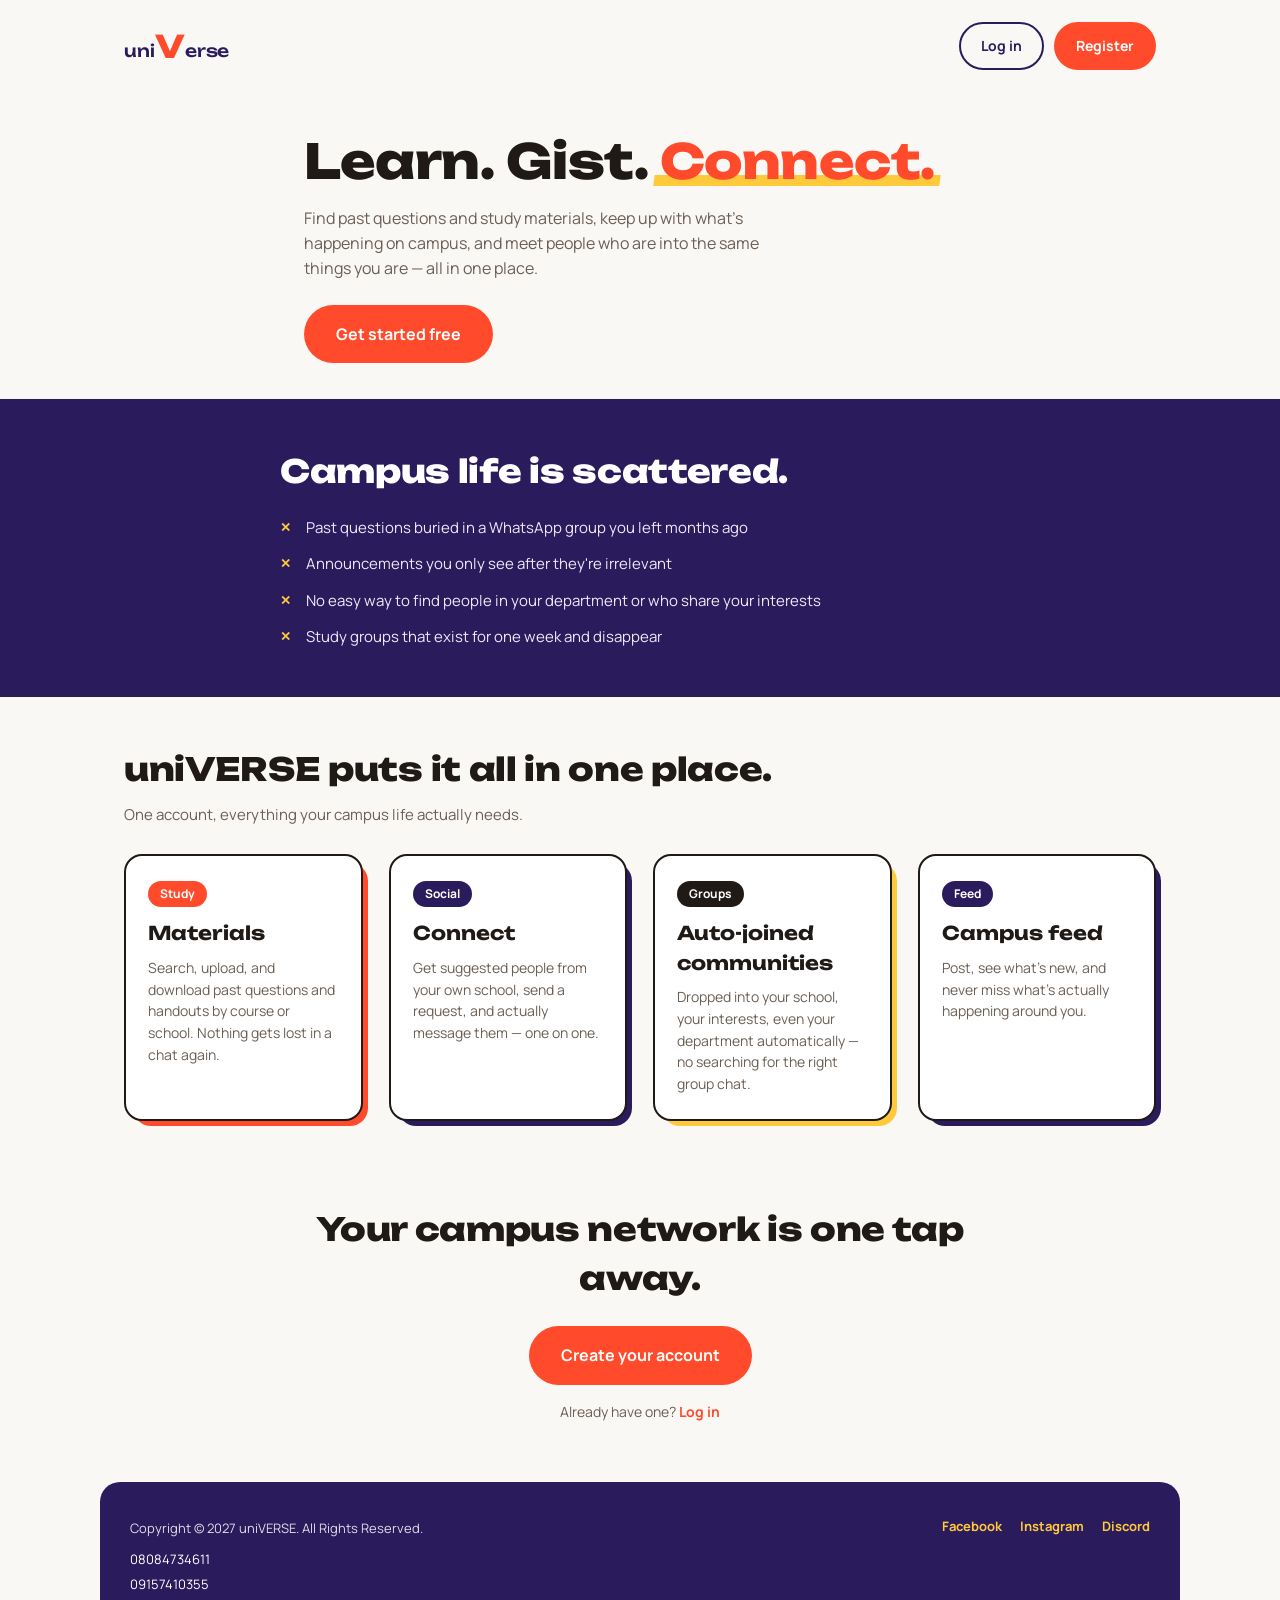
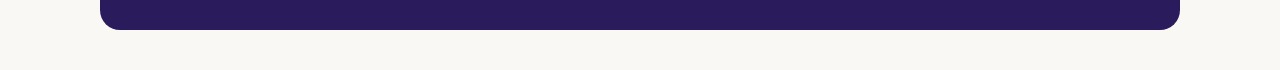
==== index.html @ 3ed3308f "Update contact numbers in footer section" ====
<!DOCTYPE html>
<html lang="en">
<head>
<meta charset="UTF-8">
<meta name="viewport" content="width=device-width, initial-scale=1.0">
<title>uniVERSE — Learn. Gist. Connect.</title>
<meta name="description" content="Everything scattered across WhatsApp groups and lost chats — study materials, campus updates, and your people — in one place.">
<link rel="icon" href="favicon.svg" type="image/svg+xml">
<link rel="stylesheet" href="style.css">
</head>
<body>

<header class="site-header">
  <a href="index.html" class="wordmark" aria-label="uniVERSE home">
    <span class="u">u</span><span class="n">n</span><span class="i">i</span><span class="v-cap">V</span><span class="rest">erse</span>
  </a>
  <nav class="header-actions">
    <a href="login.html" class="btn btn-ghost">Log in</a>
    <a href="register.html" class="btn btn-primary">Register</a>
  </nav>
</header>

<section class="hero">
  <h1>Learn. Gist. <em>Connect.</em></h1>
  <p>Find past questions and study materials, keep up with what's happening on campus, and meet people who are into the same things you are — all in one place.</p>
  <a href="register.html" class="btn btn-primary btn-hero">Get started free</a>
</section>

<section class="problem-section">
  <div class="problem-inner">
    <h2>Campus life is scattered.</h2>
    <ul class="problem-list">
      <li>Past questions buried in a WhatsApp group you left months ago</li>
      <li>Announcements you only see after they're irrelevant</li>
      <li>No easy way to find people in your department or who share your interests</li>
      <li>Study groups that exist for one week and disappear</li>
    </ul>
  </div>
</section>

<section class="solution-section">
  <h2>uniVERSE puts it all in one place.</h2>
  <p class="solution-sub">One account, everything your campus life actually needs.</p>

  <div class="board" aria-label="What you can do on uniVERSE">
    <article class="note">
      <span class="tag">Study</span>
      <h3>Materials</h3>
      <p>Search, upload, and download past questions and handouts by course or school. Nothing gets lost in a chat again.</p>
    </article>

    <article class="note">
      <span class="tag">Social</span>
      <h3>Connect</h3>
      <p>Get suggested people from your own school, send a request, and actually message them — one on one.</p>
    </article>

    <article class="note">
      <span class="tag">Groups</span>
      <h3>Auto-joined communities</h3>
      <p>Dropped into your school, your interests, even your department automatically — no searching for the right group chat.</p>
    </article>

    <article class="note">
      <span class="tag">Feed</span>
      <h3>Campus feed</h3>
      <p>Post, see what's new, and never miss what's actually happening around you.</p>
    </article>
  </div>
</section>

<section class="cta-section">
  <h2>Your campus network is one tap away.</h2>
  <a href="register.html" class="btn btn-primary btn-hero">Create your account</a>
  <p class="cta-sub">Already have one? <a href="login.html">Log in</a></p>
</section>

<footer class="site-footer">
  <div class="footer-box">
    <div class="footer-meta">
      <div class="footer-copyright">Copyright &copy; 2027 uniVERSE. All Rights Reserved.</div>
      08084734611<br>09157410355
    </div>
    <div class="footer-social">
      <a href="#" target="_blank" rel="noopener">Facebook</a>
      <a href="#" target="_blank" rel="noopener">Instagram</a>
      <a href="#" target="_blank" rel="noopener">Discord</a>
    </div>
  </div>
</footer>

</body>
</html>
---- style.css ----
/* ============================================================
   uniVERSE — shared styles
   Identity: off-white base, coral primary, indigo depth, yellow spark
   Type: Unbounded (display) + Manrope (body) — no monospace, no eyebrows
   ============================================================ */

@import url('https://fonts.googleapis.com/css2?family=Unbounded:wght@500;700;800&family=Manrope:wght@400;500;600;700&display=swap');

:root {
  --bg: #FAF8F5;
  --ink: #201A17;
  --ink-soft: #6B5F54;
  --coral: #FF4B2B;
  --coral-deep: #E23B1C;
  --indigo: #2A1B5D;
  --yellow: #FFC93C;
  --card: #FFFFFF;
  --card-line: #ECE6DD;
  --sticker-shadow: rgba(42, 27, 93, 0.14);

  --font-display: 'Unbounded', sans-serif;
  --font-body: 'Manrope', sans-serif;
}

* { box-sizing: border-box; margin: 0; padding: 0; }

[hidden] {
  display: none !important;
}

html { scroll-behavior: smooth; }

body {
  background: var(--bg);
  color: var(--ink);
  font-family: var(--font-body);
  line-height: 1.55;
  -webkit-font-smoothing: antialiased;
}

a { color: inherit; text-decoration: none; }
img { max-width: 100%; display: block; }
button, input, textarea, select { font-family: inherit; }

:focus-visible {
  outline: 2px solid var(--coral);
  outline-offset: 3px;
}

@media (prefers-reduced-motion: reduce) {
  *, *::before, *::after {
    animation-duration: 0.001ms !important;
    animation-iteration-count: 1 !important;
    transition-duration: 0.001ms !important;
    scroll-behavior: auto !important;
  }
}

/* ---------- Header ---------- */

.site-header {
  display: flex;
  align-items: center;
  justify-content: space-between;
  flex-wrap: wrap;
  gap: 10px;
  padding: 22px 24px;
  max-width: 1080px;
  margin: 0 auto;
}

.wordmark {
  font-family: var(--font-display);
  font-size: 24px;
  font-weight: 700;
  letter-spacing: -0.01em;
  color: var(--indigo);
  position: relative;
  display: inline-flex;
  align-items: baseline;
}

.wordmark .u,
.wordmark .n,
.wordmark .i {
  font-size: 0.7em;
  font-weight: 500;
  margin-right: 0.02em;
}

.wordmark .v-cap {
  font-size: 1.3em;
  font-weight: 800;
  color: var(--coral);
  display: inline-block;
  transform: translateY(0.04em);
}

.wordmark .rest {
  font-size: 0.7em;
  font-weight: 500;
}

.header-actions {
  display: flex;
  gap: 10px;
  align-items: center;
}

.auth-hint {
  font-size: 13px;
  color: var(--ink-soft);
}

.auth-hint a {
  color: var(--coral);
  font-weight: 700;
}

.btn {
  font-family: var(--font-body);
  font-weight: 700;
  font-size: 14px;
  padding: 11px 20px;
  border-radius: 999px;
  border: 2px solid transparent;
  cursor: pointer;
  transition: transform 0.15s ease, background 0.15s ease, border-color 0.15s ease;
  white-space: nowrap;
}

.btn:active { transform: scale(0.96); }

.btn-primary {
  background: var(--coral);
  color: #fff;
}
.btn-primary:hover { background: var(--coral-deep); }

.btn-ghost {
  background: transparent;
  border-color: var(--indigo);
  color: var(--indigo);
}
.btn-ghost:hover { background: rgba(42,27,93,0.06); }

.btn-block {
  width: 100%;
  padding: 13px 18px;
  font-size: 15px;
  margin-top: 6px;
}

/* ---------- Hero ---------- */

.hero {
  max-width: 720px;
  margin: 44px auto 36px;
  padding: 0 24px;
  text-align: left;
}

.hero h1 {
  font-family: var(--font-display);
  font-weight: 800;
  font-size: clamp(32px, 7vw, 48px);
  line-height: 1.08;
  color: var(--ink);
  margin-bottom: 18px;
  letter-spacing: -0.01em;
}

.hero h1 em {
  font-style: normal;
  color: var(--coral);
  position: relative;
  display: inline-block;
}

.hero h1 em::after {
  content: '';
  position: absolute;
  left: -2%;
  right: -2%;
  bottom: 0.06em;
  height: 0.22em;
  background: var(--yellow);
  z-index: -1;
  transform: skewX(-8deg);
}

.hero p {
  font-size: 16px;
  color: var(--ink-soft);
  max-width: 46ch;
  margin-bottom: 24px;
}

.btn-hero {
  padding: 15px 30px;
  font-size: 16px;
  display: inline-block;
}

/* ---------- Problem section ---------- */

.problem-section {
  background: var(--indigo);
  padding: 48px 24px;
  margin: 12px 0 0;
}

.problem-inner {
  max-width: 720px;
  margin: 0 auto;
}

.problem-section h2 {
  font-family: var(--font-display);
  font-weight: 800;
  font-size: clamp(24px, 5vw, 32px);
  color: #fff;
  margin-bottom: 20px;
  letter-spacing: -0.01em;
}

.problem-list {
  list-style: none;
  display: flex;
  flex-direction: column;
  gap: 14px;
}

.problem-list li {
  color: #EDE9F7;
  font-size: 15px;
  padding-left: 26px;
  position: relative;
  line-height: 1.5;
}

.problem-list li::before {
  content: '\2715';
  position: absolute;
  left: 0;
  top: 1px;
  color: var(--yellow);
  font-weight: 700;
  font-size: 13px;
}

/* ---------- Solution section ---------- */

.solution-section {
  max-width: 1080px;
  margin: 0 auto;
  padding: 48px 24px 12px;
  text-align: left;
}

.solution-section h2 {
  font-family: var(--font-display);
  font-weight: 800;
  font-size: clamp(24px, 5vw, 32px);
  color: var(--ink);
  margin-bottom: 8px;
  letter-spacing: -0.01em;
}

.solution-sub {
  font-size: 15px;
  color: var(--ink-soft);
  margin-bottom: 8px;
}

/* ---------- Closing CTA ---------- */

.cta-section {
  max-width: 720px;
  margin: 20px auto 0;
  padding: 52px 24px 60px;
  text-align: center;
}

.cta-section h2 {
  font-family: var(--font-display);
  font-weight: 800;
  font-size: clamp(24px, 5vw, 32px);
  color: var(--ink);
  margin-bottom: 22px;
  letter-spacing: -0.01em;
}

.cta-sub {
  font-size: 14px;
  color: var(--ink-soft);
  margin-top: 16px;
}

.cta-sub a {
  color: var(--coral);
  font-weight: 700;
}

@media (max-width: 480px) {
  .problem-section { padding: 36px 18px; margin-top: 8px; }
  .solution-section { padding: 36px 18px 8px; }
  .cta-section { padding: 40px 18px 48px; }
}

/* ---------- Sticker cards (feature cards) ---------- */

.board {
  max-width: 1080px;
  margin: 0 auto;
  padding: 20px 0 0;
  display: grid;
  grid-template-columns: repeat(auto-fit, minmax(220px, 1fr));
  gap: 26px;
}

.note {
  background: var(--card);
  border: 2px solid var(--ink);
  border-radius: 18px;
  padding: 24px 22px;
  position: relative;
}

.note::before {
  content: '';
  position: absolute;
  inset: 0;
  border-radius: 18px;
  background: var(--indigo);
  transform: translate(7px, 7px);
  z-index: -1;
}

.note:nth-child(1)::before { background: var(--coral); }
.note:nth-child(2)::before { background: var(--indigo); }
.note:nth-child(3)::before { background: var(--yellow); }

.note .tag {
  display: inline-block;
  font-family: var(--font-body);
  font-size: 12px;
  font-weight: 700;
  color: #fff;
  background: var(--indigo);
  padding: 4px 12px;
  border-radius: 999px;
  margin-bottom: 12px;
}

.note:nth-child(1) .tag { background: var(--coral); }
.note:nth-child(3) .tag { background: var(--ink); }

.note h3 {
  font-family: var(--font-display);
  font-size: 19px;
  font-weight: 700;
  margin-bottom: 8px;
  color: var(--ink);
}

.note p {
  font-size: 14px;
  color: var(--ink-soft);
}

/* ---------- Auth pages ---------- */

.auth-wrap {
  max-width: 480px;
  margin: 36px auto 56px;
  padding: 0 24px;
}

.auth-card {
  background: var(--card);
  border: 2px solid var(--ink);
  border-radius: 20px;
  padding: 34px 28px 30px;
  position: relative;
}

.auth-card::before {
  content: '';
  position: absolute;
  inset: 0;
  border-radius: 20px;
  background: var(--coral);
  transform: translate(8px, 8px);
  z-index: -1;
}

.auth-title {
  font-family: var(--font-display);
  font-weight: 800;
  font-size: 27px;
  color: var(--ink);
  margin-bottom: 8px;
  letter-spacing: -0.01em;
}

.auth-sub {
  font-size: 14px;
  color: var(--ink-soft);
  margin-bottom: 26px;
}

.auth-form {
  display: flex;
  flex-direction: column;
  gap: 16px;
}

.field {
  display: flex;
  flex-direction: column;
  gap: 6px;
}

.field-label {
  font-family: var(--font-body);
  font-size: 12.5px;
  font-weight: 700;
  color: var(--indigo);
}

.optional-tag {
  color: var(--ink-soft);
  font-weight: 500;
}

.field input,
.field select {
  background: var(--bg);
  border: 2px solid var(--card-line);
  border-radius: 12px;
  padding: 12px 14px;
  font-size: 16px;
  color: var(--ink);
  transition: border-color 0.15s ease;
}

.field input:focus,
.field select:focus {
  border-color: var(--coral);
}

.field select {
  appearance: none;
  background-image: url("data:image/svg+xml,%3Csvg xmlns='http://www.w3.org/2000/svg' width='12' height='8'%3E%3Cpath d='M1 1l5 5 5-5' stroke='%232A1B5D' stroke-width='1.6' fill='none' fill-rule='evenodd'/%3E%3C/svg%3E");
  background-repeat: no-repeat;
  background-position: right 14px center;
  padding-right: 34px;
}

.field-error {
  font-size: 12px;
  color: var(--coral-deep);
  min-height: 15px;
  display: block;
  font-weight: 600;
}

.field input.is-invalid,
.field select.is-invalid,
.combobox-input.is-invalid {
  border-color: var(--coral);
  background: #FFF3F0;
}

.field-hint {
  font-size: 12px;
  color: var(--ink-soft);
  min-height: 15px;
  display: block;
}

.field-hint.is-match {
  color: #1D7A45;
  font-weight: 600;
}

.forgot-link {
  display: block;
  text-align: right;
  font-size: 13px;
  color: var(--coral);
  font-weight: 700;
  margin-top: -6px;
}

.auth-footnote {
  font-size: 12px;
  color: var(--ink-soft);
  text-align: center;
  margin-top: 20px;
}

.onboarding-actions {
  display: flex;
  flex-direction: column;
  gap: 10px;
  margin-top: 20px;
}

@media (max-width: 480px) {
  .auth-wrap { margin: 24px auto 40px; padding: 0 18px; }
  .auth-card { padding: 26px 20px 24px; }
  .combobox-list { max-height: 180px; }
}

/* ---------- Combobox (school picker) ---------- */

.combobox {
  position: relative;
}

.combobox-input {
  width: 100%;
  background: var(--bg);
  border: 2px solid var(--card-line);
  border-radius: 12px;
  padding: 12px 14px;
  font-size: 16px;
  color: var(--ink);
  font-family: var(--font-body);
  transition: border-color 0.15s ease;
}

.combobox-input:focus {
  border-color: var(--coral);
}

.combobox-list {
  position: absolute;
  top: calc(100% + 6px);
  left: 0;
  right: 0;
  max-height: 240px;
  overflow-y: auto;
  background: var(--card);
  border: 2px solid var(--ink);
  border-radius: 14px;
  box-shadow: 6px 6px 0 var(--sticker-shadow);
  list-style: none;
  z-index: 20;
}

.combobox-option {
  padding: 11px 14px;
  cursor: pointer;
  display: flex;
  flex-direction: column;
  gap: 2px;
  border-bottom: 1px solid var(--card-line);
}

.combobox-option:last-child { border-bottom: none; }

.combobox-option:hover,
.combobox-option:focus,
.combobox-option.is-active {
  background: #FFF3F0;
}

.opt-name {
  font-size: 14px;
  color: var(--ink);
  font-weight: 500;
}

.opt-meta {
  font-size: 11px;
  color: var(--ink-soft);
}

.combobox-other .opt-name {
  color: var(--coral);
  font-weight: 600;
}

.combobox-empty {
  padding: 12px 14px;
  font-size: 13px;
  color: var(--ink-soft);
  font-style: italic;
}

/* ---------- Interest picker ---------- */

.interest-counter {
  font-size: 13px;
  font-weight: 700;
  color: var(--coral);
  margin-bottom: 14px;
}

.interest-category {
  font-family: var(--font-body);
  font-size: 12px;
  font-weight: 700;
  color: var(--indigo);
  margin: 18px 0 9px;
}

.interest-category:first-of-type { margin-top: 0; }

.interest-chips {
  display: flex;
  flex-wrap: wrap;
  gap: 8px;
}

.interest-chip {
  font-family: var(--font-body);
  font-size: 13px;
  font-weight: 600;
  padding: 9px 15px;
  border-radius: 999px;
  border: 2px solid var(--card-line);
  background: var(--bg);
  color: var(--ink);
  cursor: pointer;
  transition: all 0.15s ease;
}

.interest-chip.is-selected {
  background: var(--coral);
  border-color: var(--coral);
  color: #fff;
}

.interest-chip.is-disabled {
  opacity: 0.4;
  cursor: not-allowed;
}

/* ---------- Footer ---------- */

.site-footer {
  padding: 0 24px 40px;
}

.footer-box {
  max-width: 1080px;
  margin: 0 auto;
  background: var(--indigo);
  border-radius: 20px;
  padding: 34px 30px;
  display: flex;
  flex-wrap: wrap;
  justify-content: space-between;
  gap: 22px;
}

.footer-meta {
  font-size: 13px;
  color: #fff;
  line-height: 1.9;
}

.footer-meta .footer-copyright {
  font-size: 13px;
  color: #fff;
  opacity: 0.85;
  margin-bottom: 6px;
}

.footer-social {
  display: flex;
  gap: 18px;
  align-items: flex-start;
}

.footer-social a {
  font-size: 13px;
  font-weight: 700;
  color: var(--yellow);
}

@media (max-width: 480px) {
  .site-header { padding: 18px 18px; }
  .hero { margin: 32px auto 28px; padding: 0 18px; }
  .board { padding: 14px 0 0; }
  .site-footer { padding: 0 18px 32px; }
  .footer-box { flex-direction: column; padding: 26px 22px; }
}
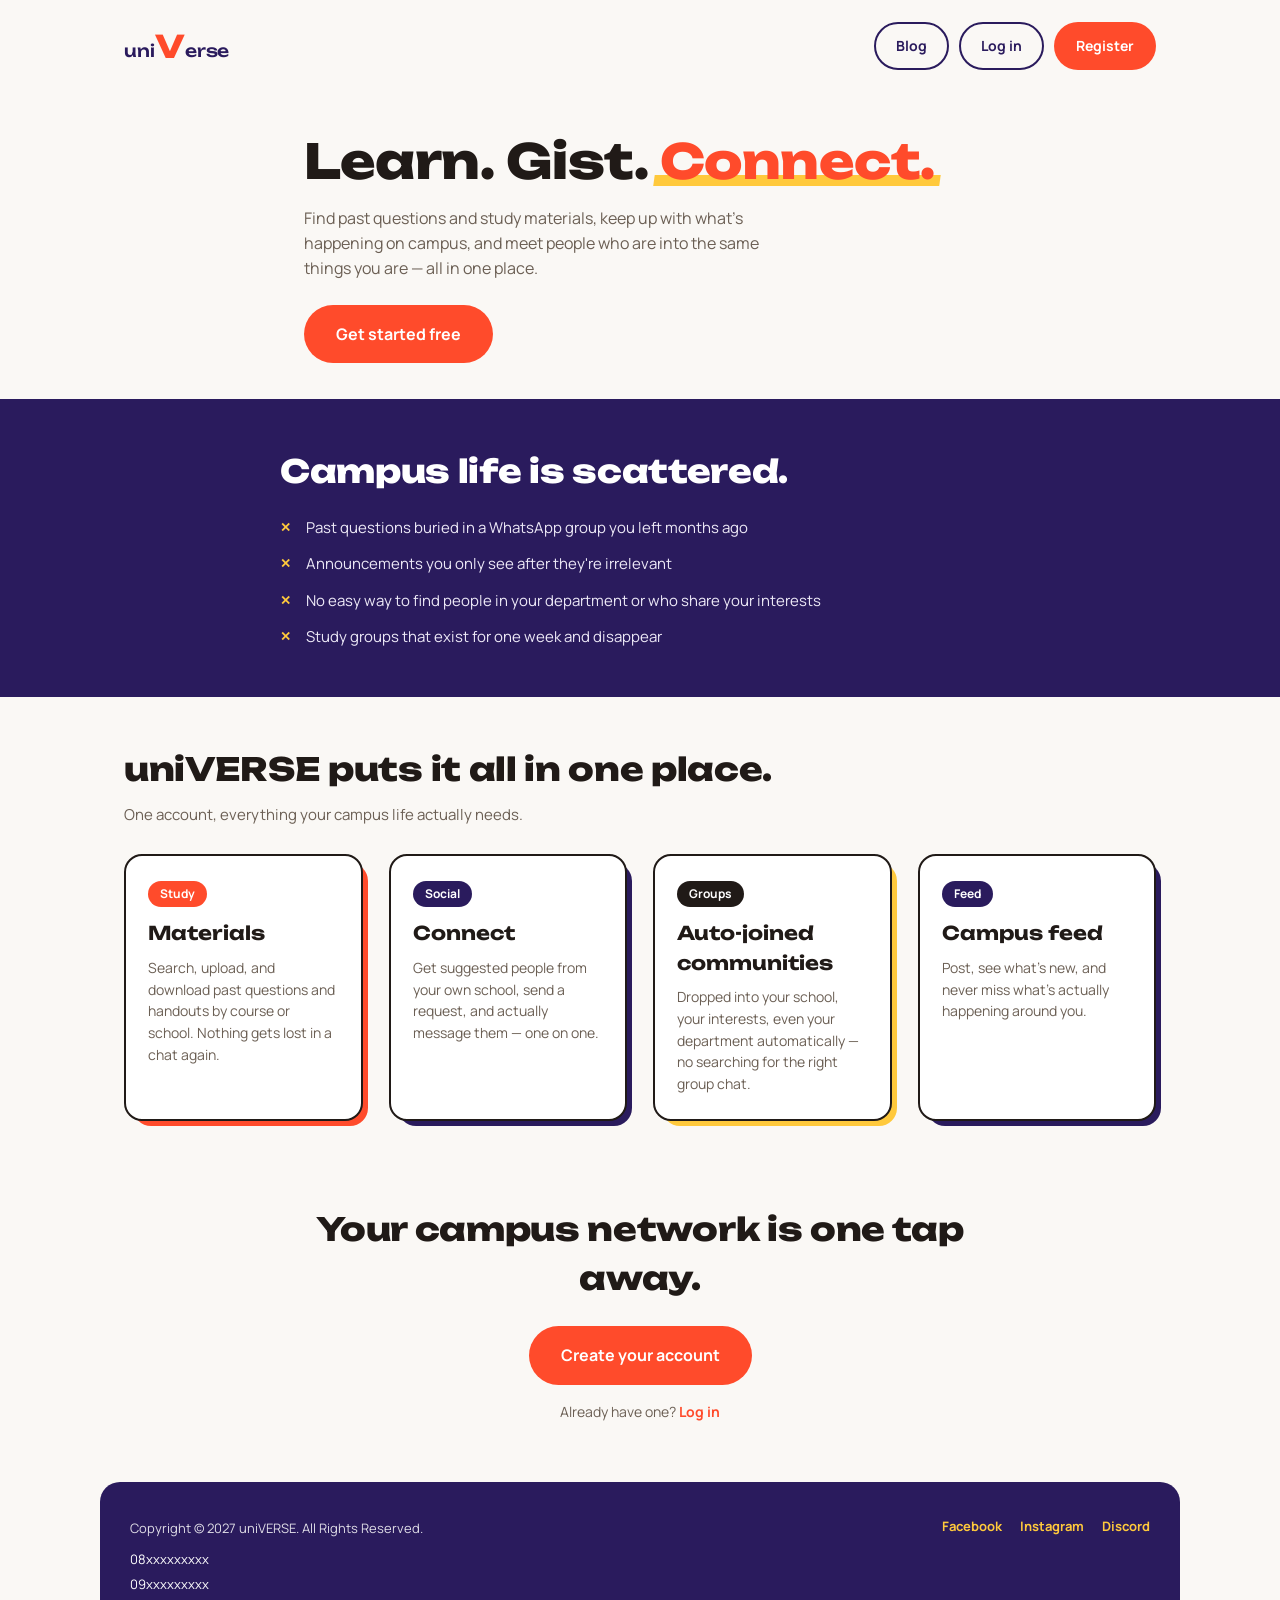
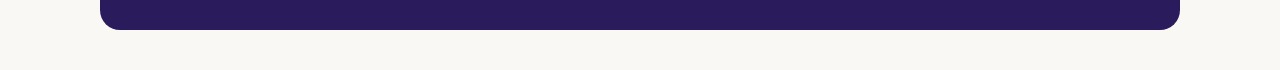
==== commit c0b1816e: "Add files via upload" ====
--- a/index.html
+++ b/index.html
@@ -15,6 +15,7 @@
     <span class="u">u</span><span class="n">n</span><span class="i">i</span><span class="v-cap">V</span><span class="rest">erse</span>
   </a>
   <nav class="header-actions">
+    <a href="blog.html" class="btn btn-ghost">Blog</a>
     <a href="login.html" class="btn btn-ghost">Log in</a>
     <a href="register.html" class="btn btn-primary">Register</a>
   </nav>
@@ -79,7 +80,7 @@
   <div class="footer-box">
     <div class="footer-meta">
       <div class="footer-copyright">Copyright &copy; 2027 uniVERSE. All Rights Reserved.</div>
-      08084734611<br>09157410355
+      08xxxxxxxxx<br>09xxxxxxxxx
     </div>
     <div class="footer-social">
       <a href="#" target="_blank" rel="noopener">Facebook</a>
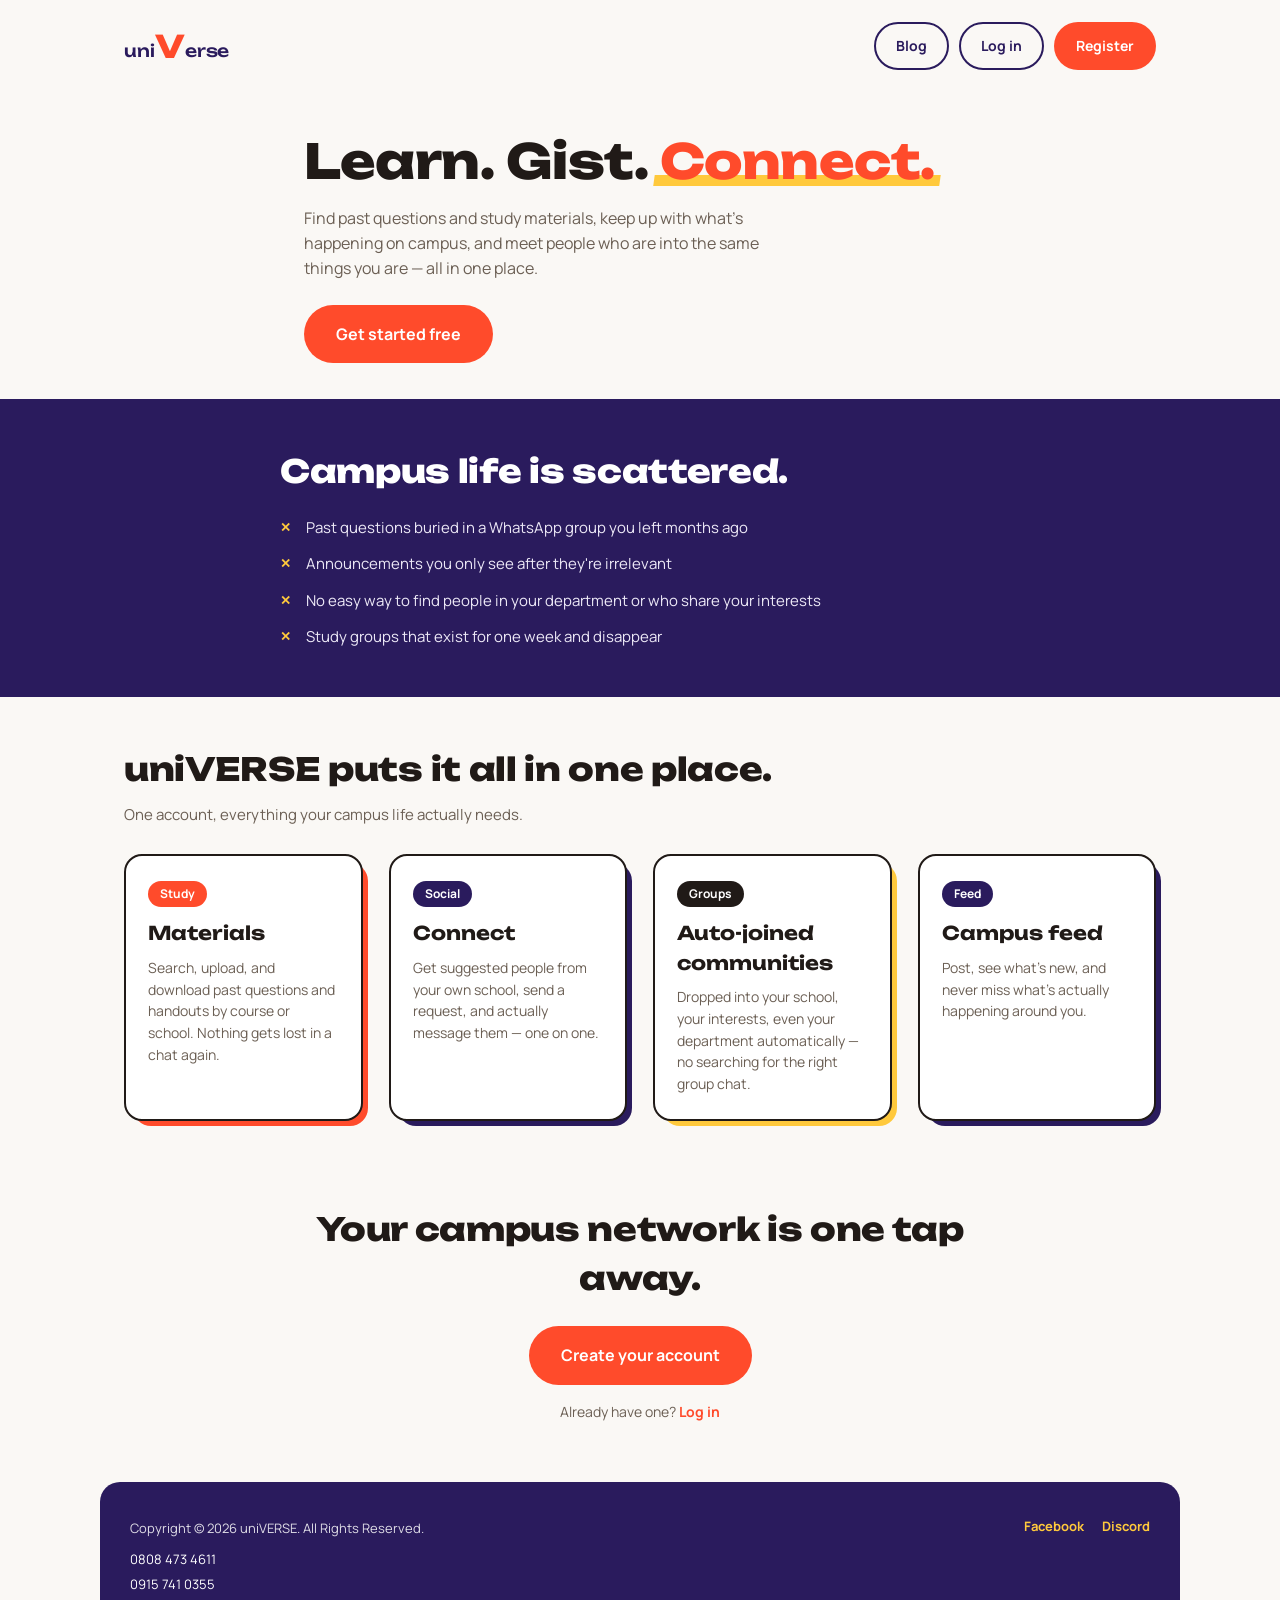
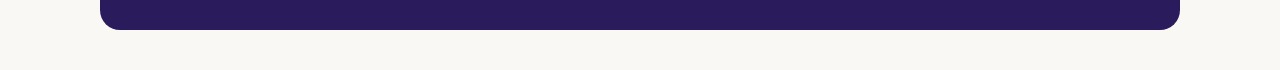
==== commit 185f403d: "Add files via upload" ====
--- a/index.html
+++ b/index.html
@@ -79,13 +79,12 @@
 <footer class="site-footer">
   <div class="footer-box">
     <div class="footer-meta">
-      <div class="footer-copyright">Copyright &copy; 2027 uniVERSE. All Rights Reserved.</div>
-      08xxxxxxxxx<br>09xxxxxxxxx
+      <div class="footer-copyright">Copyright &copy; 2026 uniVERSE. All Rights Reserved.</div>
+      0808 473 4611<br>0915 741 0355
     </div>
     <div class="footer-social">
-      <a href="#" target="_blank" rel="noopener">Facebook</a>
-      <a href="#" target="_blank" rel="noopener">Instagram</a>
-      <a href="#" target="_blank" rel="noopener">Discord</a>
+      <a href="https://www.facebook.com/share/1PFbLoDEQh/" target="_blank" rel="noopener">Facebook</a>
+      <a href="https://discord.gg/kX32RCdds" target="_blank" rel="noopener">Discord</a>
     </div>
   </div>
 </footer>
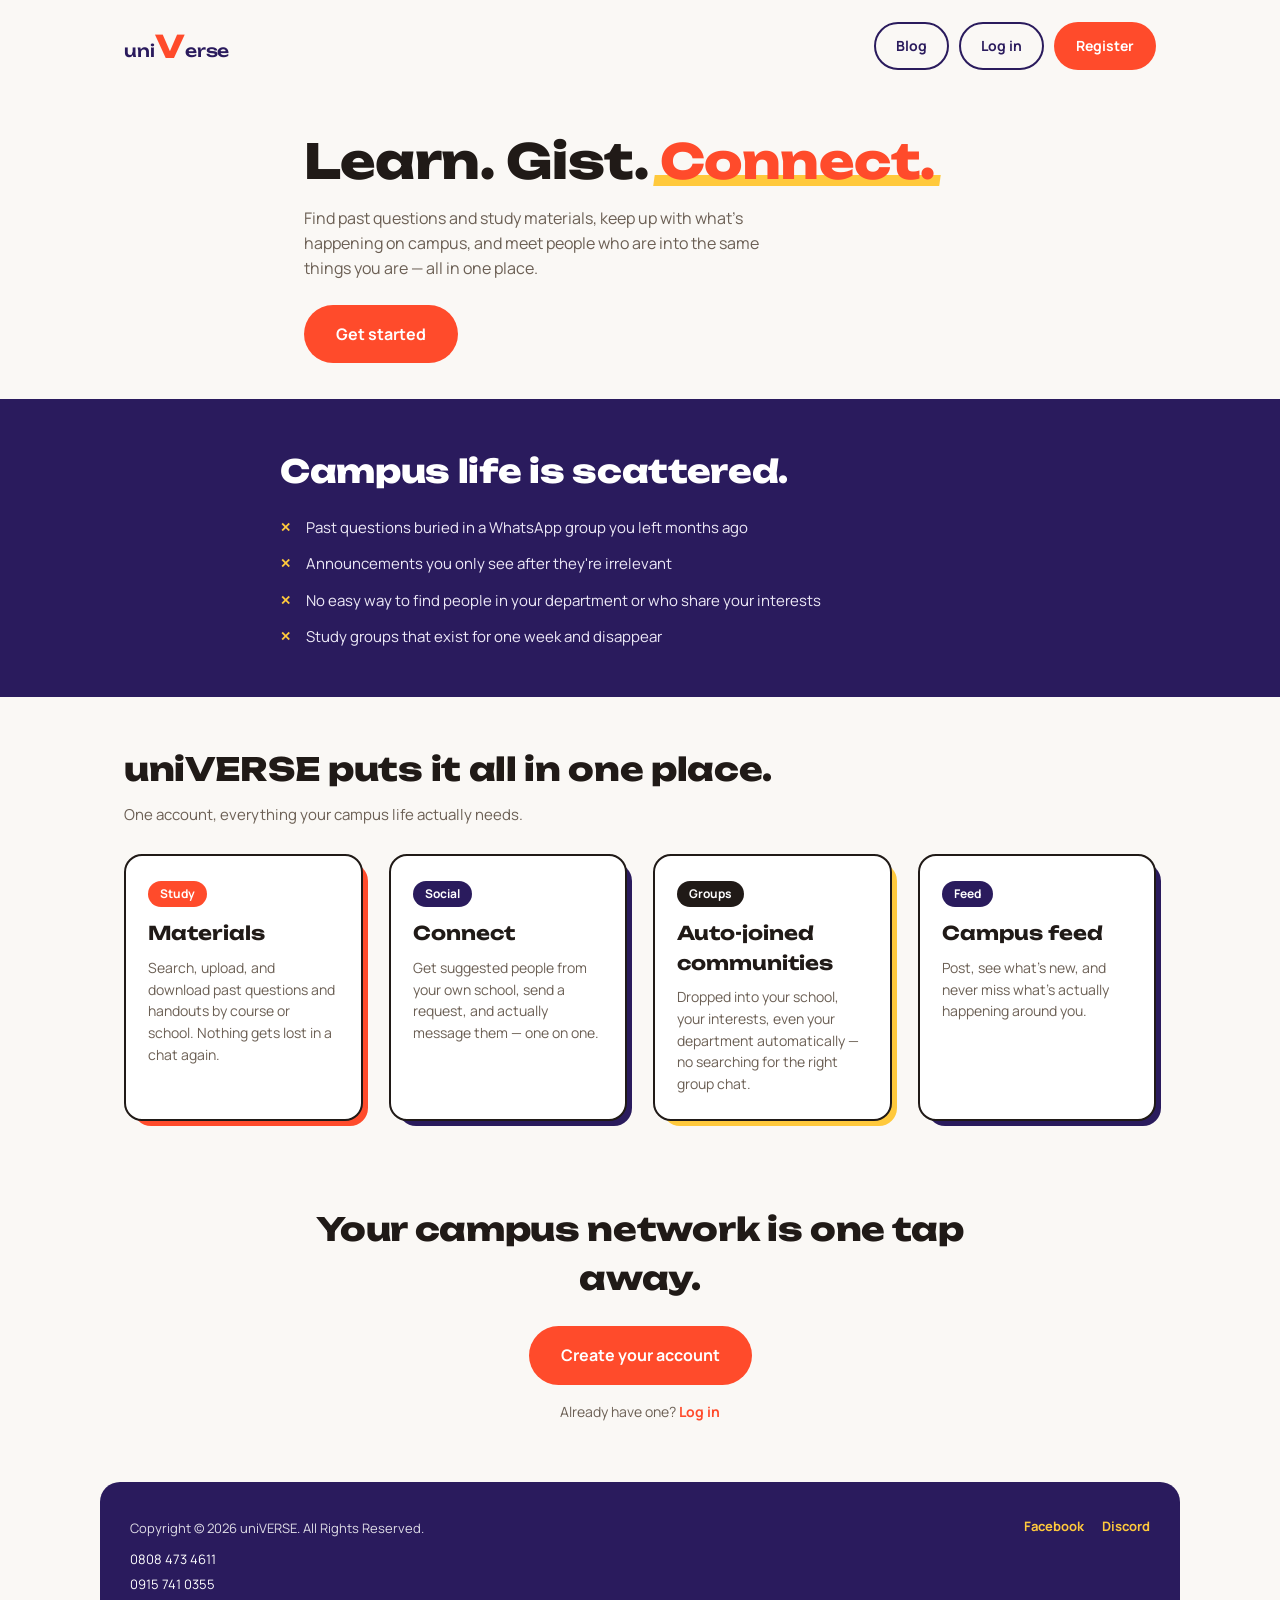
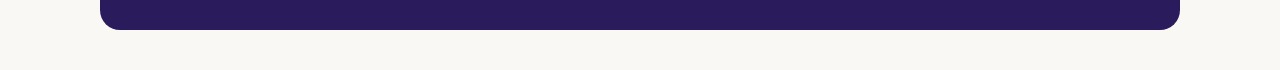
==== commit 0be7af1e: "Add files via upload" ====
--- a/index.html
+++ b/index.html
@@ -6,6 +6,20 @@
 <title>uniVERSE — Learn. Gist. Connect.</title>
 <meta name="description" content="Everything scattered across WhatsApp groups and lost chats — study materials, campus updates, and your people — in one place.">
 <link rel="icon" href="favicon.svg" type="image/svg+xml">
+
+<meta property="og:type" content="website">
+<meta property="og:title" content="uniVERSE — Learn. Gist. Connect.">
+<meta property="og:description" content="Everything scattered across WhatsApp groups and lost chats — study materials, campus updates, and your people — in one place.">
+<meta property="og:image" content="https://project-1-seven-self.vercel.app/og-image.png">
+<meta property="og:url" content="https://project-1-seven-self.vercel.app/index.html">
+<meta name="twitter:card" content="summary_large_image">
+<meta name="twitter:title" content="uniVERSE — Learn. Gist. Connect.">
+<meta name="twitter:description" content="Everything scattered across WhatsApp groups and lost chats — study materials, campus updates, and your people — in one place.">
+<meta name="twitter:image" content="https://project-1-seven-self.vercel.app/og-image.png">
+
+<link rel="preconnect" href="https://fonts.googleapis.com">
+<link rel="preconnect" href="https://fonts.gstatic.com" crossorigin>
+<link rel="stylesheet" href="https://fonts.googleapis.com/css2?family=Unbounded:wght@500;700;800&family=Manrope:wght@400;500;600;700&display=swap">
 <link rel="stylesheet" href="style.css">
 </head>
 <body>
@@ -21,10 +35,11 @@
   </nav>
 </header>
 
+<main>
 <section class="hero">
   <h1>Learn. Gist. <em>Connect.</em></h1>
   <p>Find past questions and study materials, keep up with what's happening on campus, and meet people who are into the same things you are — all in one place.</p>
-  <a href="register.html" class="btn btn-primary btn-hero">Get started free</a>
+  <a href="register.html" class="btn btn-primary btn-hero">Get started</a>
 </section>
 
 <section class="problem-section">
@@ -75,6 +90,7 @@
   <a href="register.html" class="btn btn-primary btn-hero">Create your account</a>
   <p class="cta-sub">Already have one? <a href="login.html">Log in</a></p>
 </section>
+</main>
 
 <footer class="site-footer">
   <div class="footer-box">
--- a/style.css
+++ b/style.css
@@ -4,7 +4,10 @@
    Type: Unbounded (display) + Manrope (body) — no monospace, no eyebrows
    ============================================================ */
 
-@import url('https://fonts.googleapis.com/css2?family=Unbounded:wght@500;700;800&family=Manrope:wght@400;500;600;700&display=swap');
+/* Fonts (Unbounded, Manrope) are loaded via <link rel="preconnect"> +
+   <link rel="stylesheet"> in each page's <head>, not @import — @import
+   blocks CSSOM construction and adds an extra discovery round-trip
+   the browser can't parallelize with other resources. */
 
 :root {
   --bg: #FAF8F5;
@@ -125,8 +128,20 @@
   border-radius: 999px;
   border: 2px solid transparent;
   cursor: pointer;
-  transition: transform 0.15s ease, background 0.15s ease, border-color 0.15s ease;
+  transition: transform 0.15s ease, background 0.15s ease, border-color 0.15s ease, box-shadow 0.15s ease;
   white-space: nowrap;
+}
+
+@media (hover: hover) {
+  .btn:hover {
+    transform: translateY(-2px);
+  }
+  .btn-primary:hover {
+    box-shadow: 0 4px 0 var(--coral-deep);
+  }
+  .btn-ghost:hover {
+    box-shadow: 0 4px 0 var(--indigo);
+  }
 }
 
 .btn:active { transform: scale(0.96); }
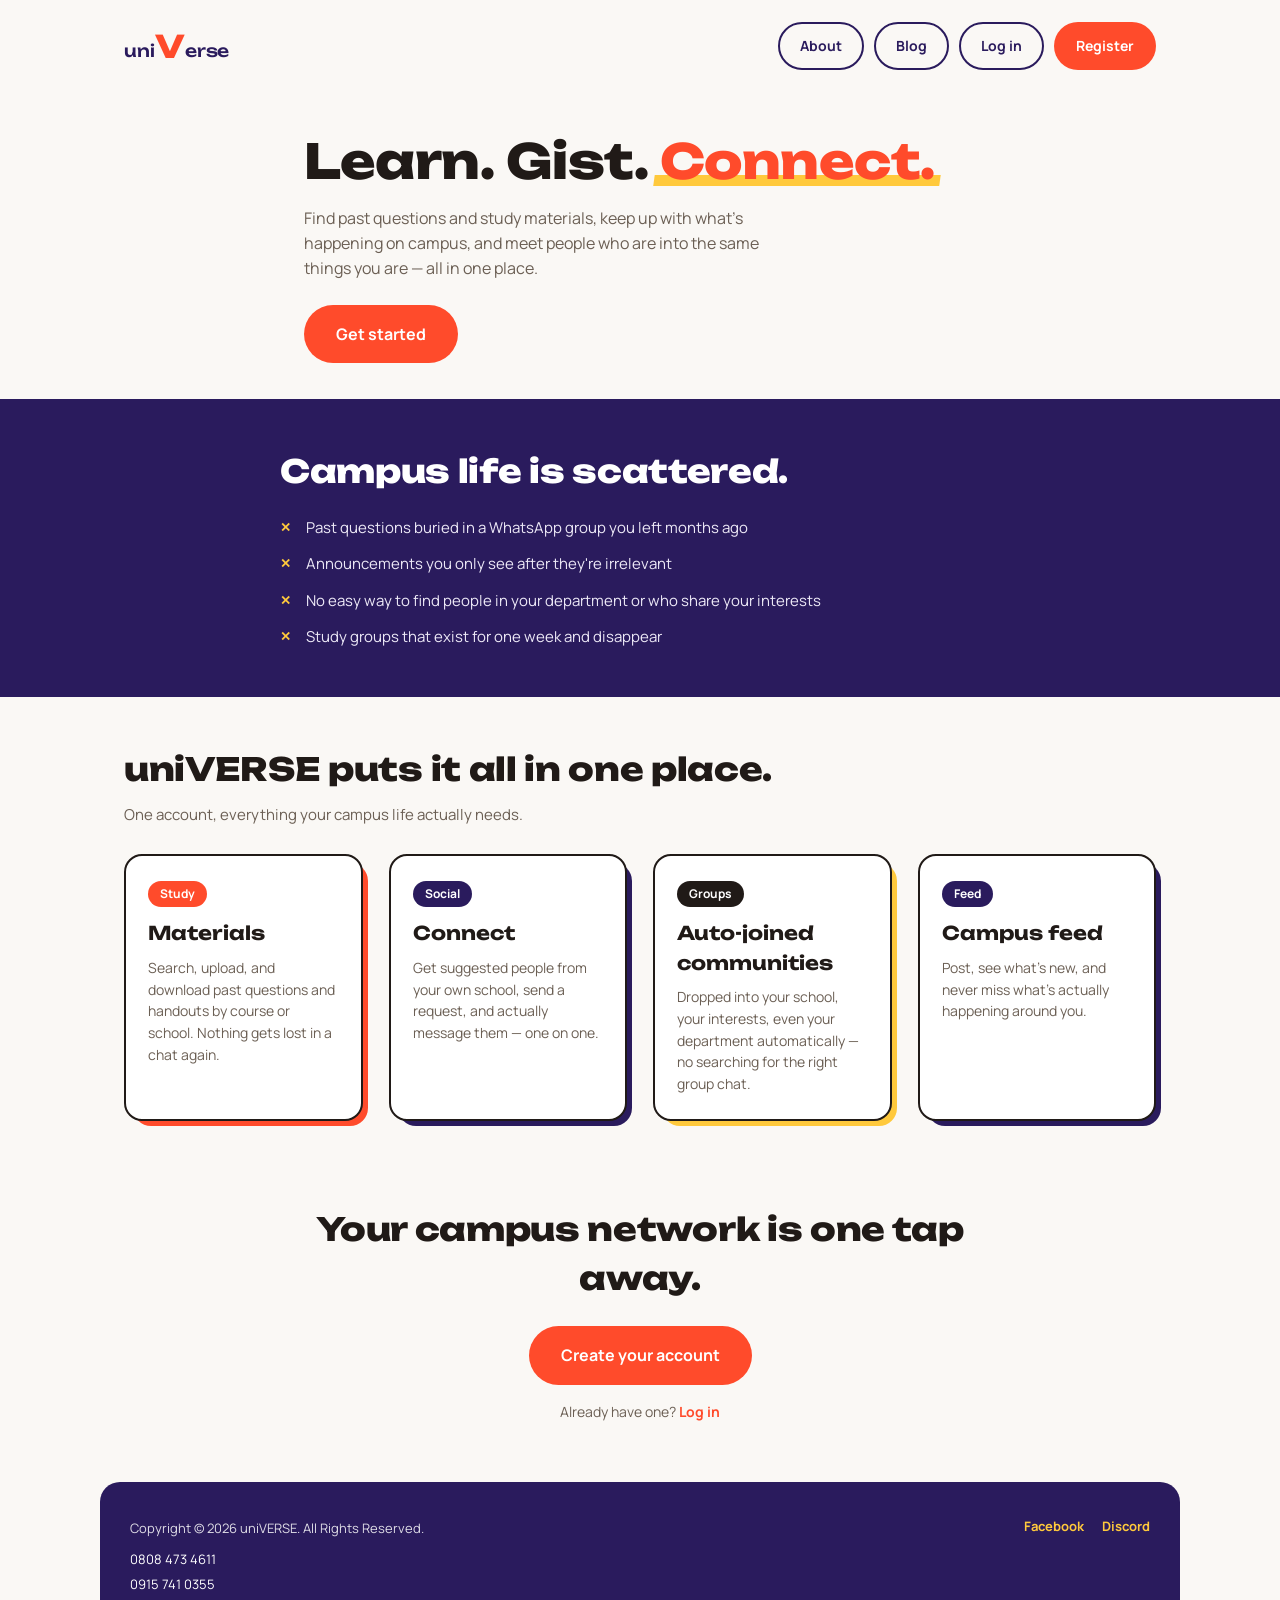
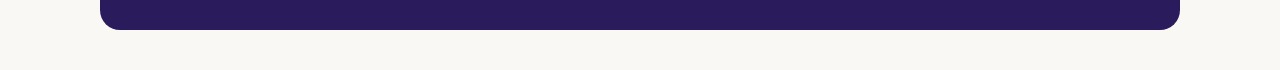
==== commit 15a96da0: "Add files via upload" ====
--- a/index.html
+++ b/index.html
@@ -29,6 +29,7 @@
     <span class="u">u</span><span class="n">n</span><span class="i">i</span><span class="v-cap">V</span><span class="rest">erse</span>
   </a>
   <nav class="header-actions">
+    <a href="about.html" class="btn btn-ghost">About</a>
     <a href="blog.html" class="btn btn-ghost">Blog</a>
     <a href="login.html" class="btn btn-ghost">Log in</a>
     <a href="register.html" class="btn btn-primary">Register</a>
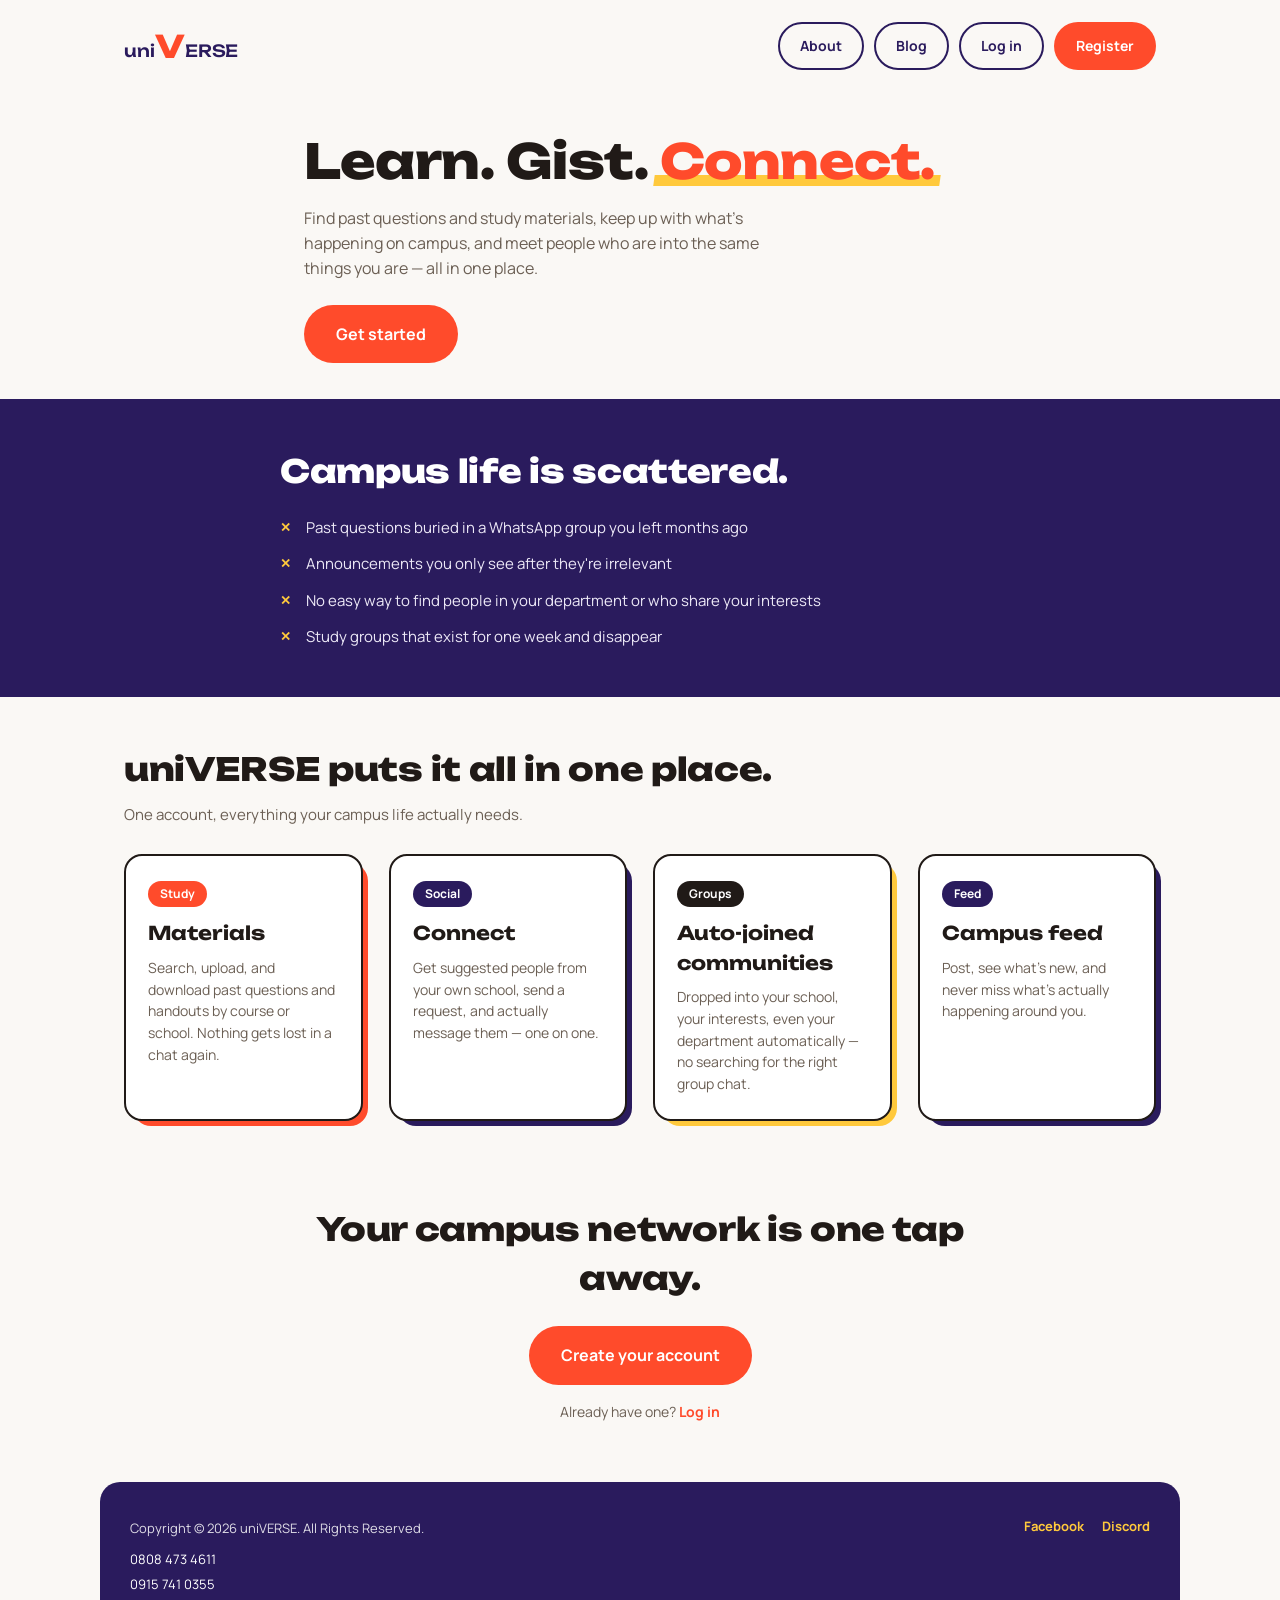
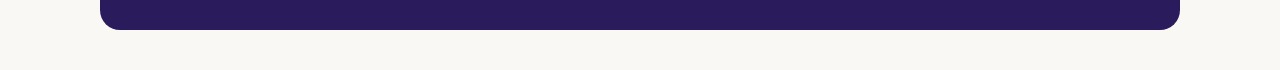
==== commit bb175b8f: "Add files via upload" ====
--- a/index.html
+++ b/index.html
@@ -26,9 +26,12 @@
 
 <header class="site-header">
   <a href="index.html" class="wordmark" aria-label="uniVERSE home">
-    <span class="u">u</span><span class="n">n</span><span class="i">i</span><span class="v-cap">V</span><span class="rest">erse</span>
+    <span class="u">u</span><span class="n">n</span><span class="i">i</span><span class="v-cap">V</span><span class="rest">ERSE</span>
   </a>
-  <nav class="header-actions">
+  <button class="nav-toggle" id="nav-toggle" aria-label="Menu" aria-expanded="false">
+    <span></span><span></span><span></span>
+  </button>
+  <nav class="header-actions" id="header-actions">
     <a href="about.html" class="btn btn-ghost">About</a>
     <a href="blog.html" class="btn btn-ghost">Blog</a>
     <a href="login.html" class="btn btn-ghost">Log in</a>
@@ -106,5 +109,6 @@
   </div>
 </footer>
 
+<script src="nav.js"></script>
 </body>
 </html>
--- a/style.css
+++ b/style.css
@@ -70,6 +70,7 @@
   padding: 22px 24px;
   max-width: 1080px;
   margin: 0 auto;
+  position: relative;
 }
 
 .wordmark {
@@ -108,6 +109,68 @@
   display: flex;
   gap: 10px;
   align-items: center;
+}
+
+.nav-toggle {
+  display: none;
+  flex-direction: column;
+  justify-content: center;
+  align-items: center;
+  gap: 5px;
+  width: 38px;
+  height: 38px;
+  background: var(--card);
+  border: 2px solid var(--ink);
+  border-radius: 10px;
+  cursor: pointer;
+  padding: 0;
+  flex-shrink: 0;
+}
+
+.nav-toggle span {
+  display: block;
+  width: 16px;
+  height: 2px;
+  background: var(--ink);
+  transition: transform 0.2s ease, opacity 0.2s ease;
+}
+
+.nav-toggle.is-active span:nth-child(1) { transform: translateY(7px) rotate(45deg); }
+.nav-toggle.is-active span:nth-child(2) { opacity: 0; }
+.nav-toggle.is-active span:nth-child(3) { transform: translateY(-7px) rotate(-45deg); }
+
+@media (max-width: 640px) {
+  .nav-toggle { display: flex; }
+
+  .header-actions {
+    display: none;
+    position: absolute;
+    top: calc(100% - 6px);
+    right: 24px;
+    left: 24px;
+    background: var(--card);
+    border: 2px solid var(--ink);
+    border-radius: 16px;
+    box-shadow: 6px 6px 0 var(--sticker-shadow);
+    padding: 12px;
+    flex-direction: column;
+    gap: 8px;
+    z-index: 100;
+  }
+
+  .header-actions.is-open {
+    display: flex;
+  }
+
+  .header-actions .btn {
+    width: 100%;
+    text-align: center;
+  }
+
+  .header-actions .auth-hint {
+    text-align: center;
+    padding: 8px 0;
+  }
 }
 
 .auth-hint {
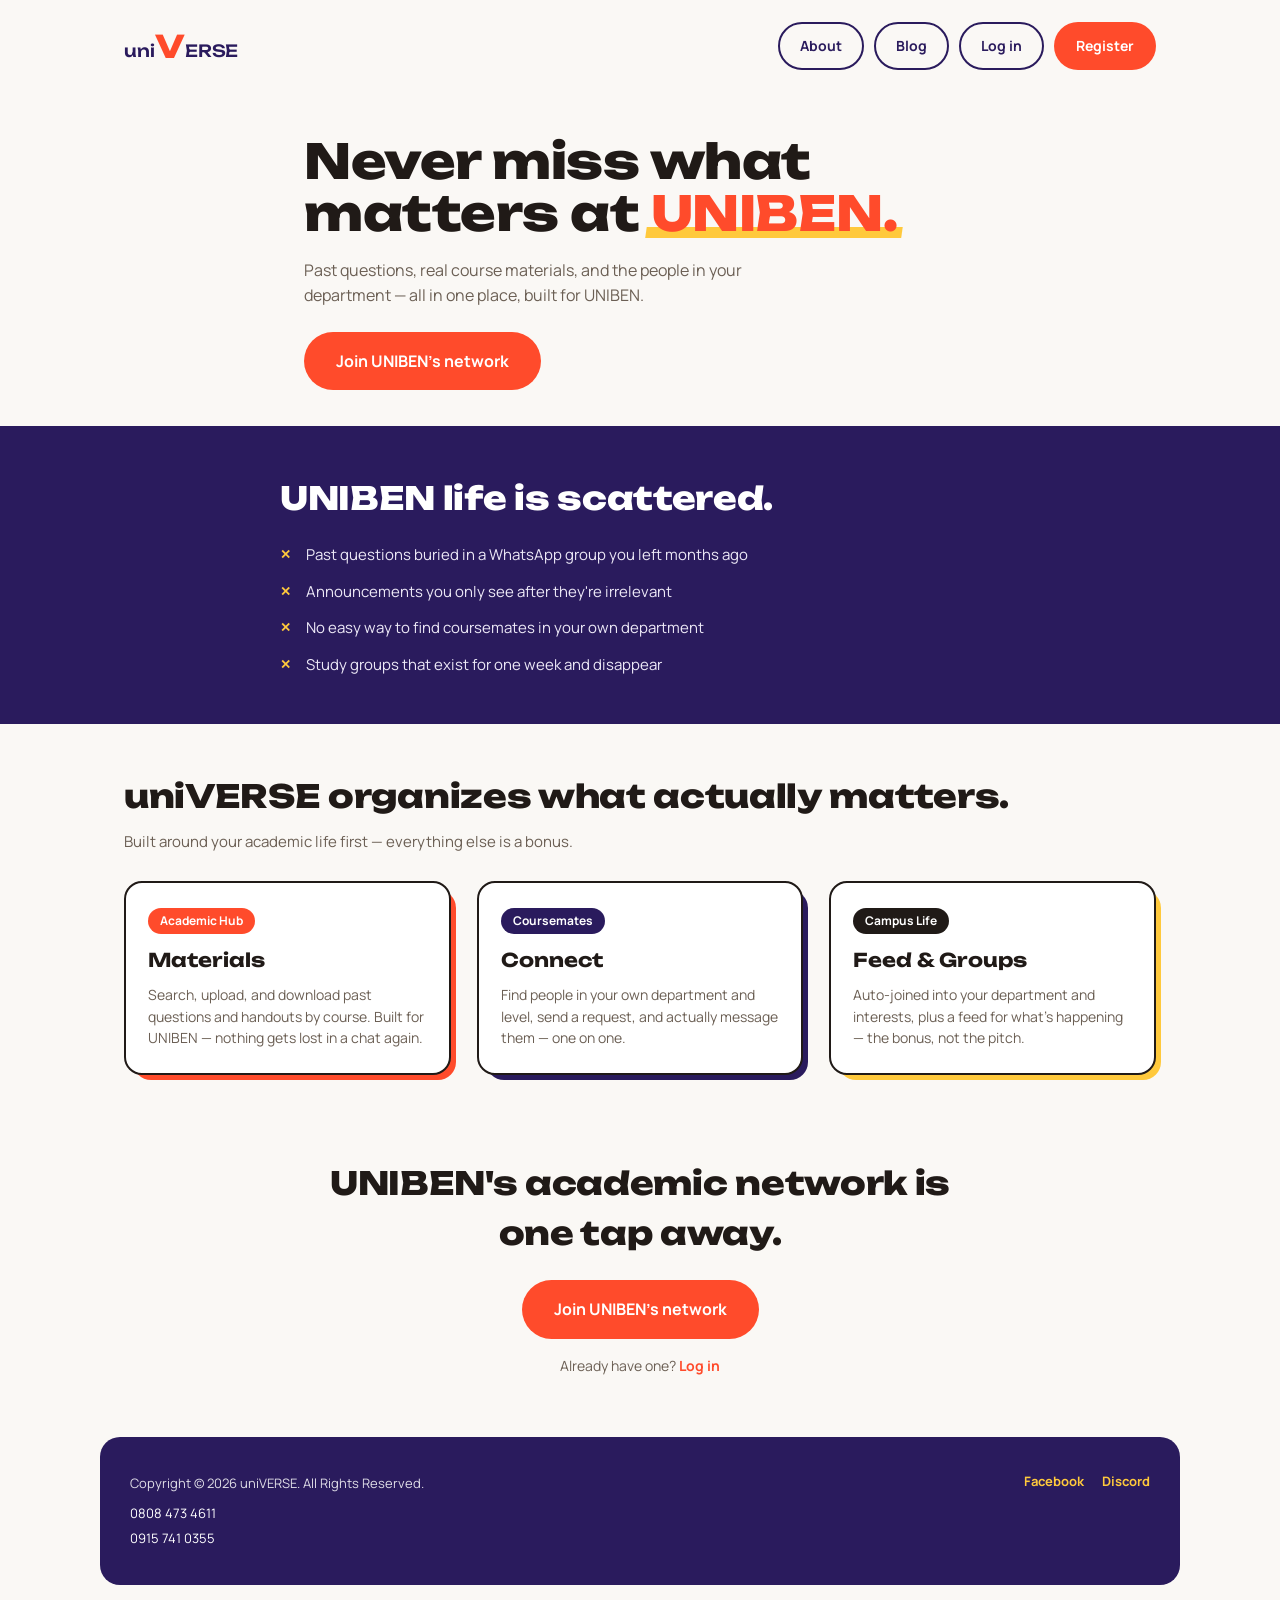
==== commit 63c137cc: "Add files via upload" ====
--- a/index.html
+++ b/index.html
@@ -3,18 +3,18 @@
 <head>
 <meta charset="UTF-8">
 <meta name="viewport" content="width=device-width, initial-scale=1.0">
-<title>uniVERSE — Learn. Gist. Connect.</title>
-<meta name="description" content="Everything scattered across WhatsApp groups and lost chats — study materials, campus updates, and your people — in one place.">
+<title>uniVERSE — Never miss what matters at UNIBEN</title>
+<meta name="description" content="Past questions, real course materials, and your coursemates — all in one place, built for UNIBEN.">
 <link rel="icon" href="favicon.svg" type="image/svg+xml">
 
 <meta property="og:type" content="website">
-<meta property="og:title" content="uniVERSE — Learn. Gist. Connect.">
-<meta property="og:description" content="Everything scattered across WhatsApp groups and lost chats — study materials, campus updates, and your people — in one place.">
+<meta property="og:title" content="uniVERSE — Never miss what matters at UNIBEN">
+<meta property="og:description" content="Past questions, real course materials, and your coursemates — all in one place, built for UNIBEN.">
 <meta property="og:image" content="https://project-1-seven-self.vercel.app/og-image.png">
-<meta property="og:url" content="https://project-1-seven-self.vercel.app/index.html">
+<meta property="og:url" content="https://project-1-seven-self.vercel.app/">
 <meta name="twitter:card" content="summary_large_image">
-<meta name="twitter:title" content="uniVERSE — Learn. Gist. Connect.">
-<meta name="twitter:description" content="Everything scattered across WhatsApp groups and lost chats — study materials, campus updates, and your people — in one place.">
+<meta name="twitter:title" content="uniVERSE — Never miss what matters at UNIBEN">
+<meta name="twitter:description" content="Past questions, real course materials, and your coursemates — all in one place, built for UNIBEN.">
 <meta name="twitter:image" content="https://project-1-seven-self.vercel.app/og-image.png">
 
 <link rel="preconnect" href="https://fonts.googleapis.com">
@@ -25,74 +25,68 @@
 <body>
 
 <header class="site-header">
-  <a href="index.html" class="wordmark" aria-label="uniVERSE home">
+  <a href="/" class="wordmark" aria-label="uniVERSE home">
     <span class="u">u</span><span class="n">n</span><span class="i">i</span><span class="v-cap">V</span><span class="rest">ERSE</span>
   </a>
   <button class="nav-toggle" id="nav-toggle" aria-label="Menu" aria-expanded="false">
     <span></span><span></span><span></span>
   </button>
   <nav class="header-actions" id="header-actions">
-    <a href="about.html" class="btn btn-ghost">About</a>
-    <a href="blog.html" class="btn btn-ghost">Blog</a>
-    <a href="login.html" class="btn btn-ghost">Log in</a>
-    <a href="register.html" class="btn btn-primary">Register</a>
+    <a href="/about" class="btn btn-ghost">About</a>
+    <a href="/blog" class="btn btn-ghost">Blog</a>
+    <a href="/login" class="btn btn-ghost">Log in</a>
+    <a href="/register" class="btn btn-primary">Register</a>
   </nav>
 </header>
 
 <main>
 <section class="hero">
-  <h1>Learn. Gist. <em>Connect.</em></h1>
-  <p>Find past questions and study materials, keep up with what's happening on campus, and meet people who are into the same things you are — all in one place.</p>
-  <a href="register.html" class="btn btn-primary btn-hero">Get started</a>
+  <h1>Never miss what matters at <em>UNIBEN.</em></h1>
+  <p>Past questions, real course materials, and the people in your department — all in one place, built for UNIBEN.</p>
+  <a href="/register" class="btn btn-primary btn-hero">Join UNIBEN's network</a>
 </section>
 
 <section class="problem-section">
   <div class="problem-inner">
-    <h2>Campus life is scattered.</h2>
+    <h2>UNIBEN life is scattered.</h2>
     <ul class="problem-list">
       <li>Past questions buried in a WhatsApp group you left months ago</li>
       <li>Announcements you only see after they're irrelevant</li>
-      <li>No easy way to find people in your department or who share your interests</li>
+      <li>No easy way to find coursemates in your own department</li>
       <li>Study groups that exist for one week and disappear</li>
     </ul>
   </div>
 </section>
 
 <section class="solution-section">
-  <h2>uniVERSE puts it all in one place.</h2>
-  <p class="solution-sub">One account, everything your campus life actually needs.</p>
+  <h2>uniVERSE organizes what actually matters.</h2>
+  <p class="solution-sub">Built around your academic life first — everything else is a bonus.</p>
 
   <div class="board" aria-label="What you can do on uniVERSE">
     <article class="note">
-      <span class="tag">Study</span>
+      <span class="tag">Academic Hub</span>
       <h3>Materials</h3>
-      <p>Search, upload, and download past questions and handouts by course or school. Nothing gets lost in a chat again.</p>
+      <p>Search, upload, and download past questions and handouts by course. Built for UNIBEN — nothing gets lost in a chat again.</p>
     </article>
 
     <article class="note">
-      <span class="tag">Social</span>
+      <span class="tag">Coursemates</span>
       <h3>Connect</h3>
-      <p>Get suggested people from your own school, send a request, and actually message them — one on one.</p>
+      <p>Find people in your own department and level, send a request, and actually message them — one on one.</p>
     </article>
 
     <article class="note">
-      <span class="tag">Groups</span>
-      <h3>Auto-joined communities</h3>
-      <p>Dropped into your school, your interests, even your department automatically — no searching for the right group chat.</p>
-    </article>
-
-    <article class="note">
-      <span class="tag">Feed</span>
-      <h3>Campus feed</h3>
-      <p>Post, see what's new, and never miss what's actually happening around you.</p>
+      <span class="tag">Campus Life</span>
+      <h3>Feed & Groups</h3>
+      <p>Auto-joined into your department and interests, plus a feed for what's happening — the bonus, not the pitch.</p>
     </article>
   </div>
 </section>
 
 <section class="cta-section">
-  <h2>Your campus network is one tap away.</h2>
-  <a href="register.html" class="btn btn-primary btn-hero">Create your account</a>
-  <p class="cta-sub">Already have one? <a href="login.html">Log in</a></p>
+  <h2>UNIBEN's academic network is one tap away.</h2>
+  <a href="/register" class="btn btn-primary btn-hero">Join UNIBEN's network</a>
+  <p class="cta-sub">Already have one? <a href="/login">Log in</a></p>
 </section>
 </main>
 
